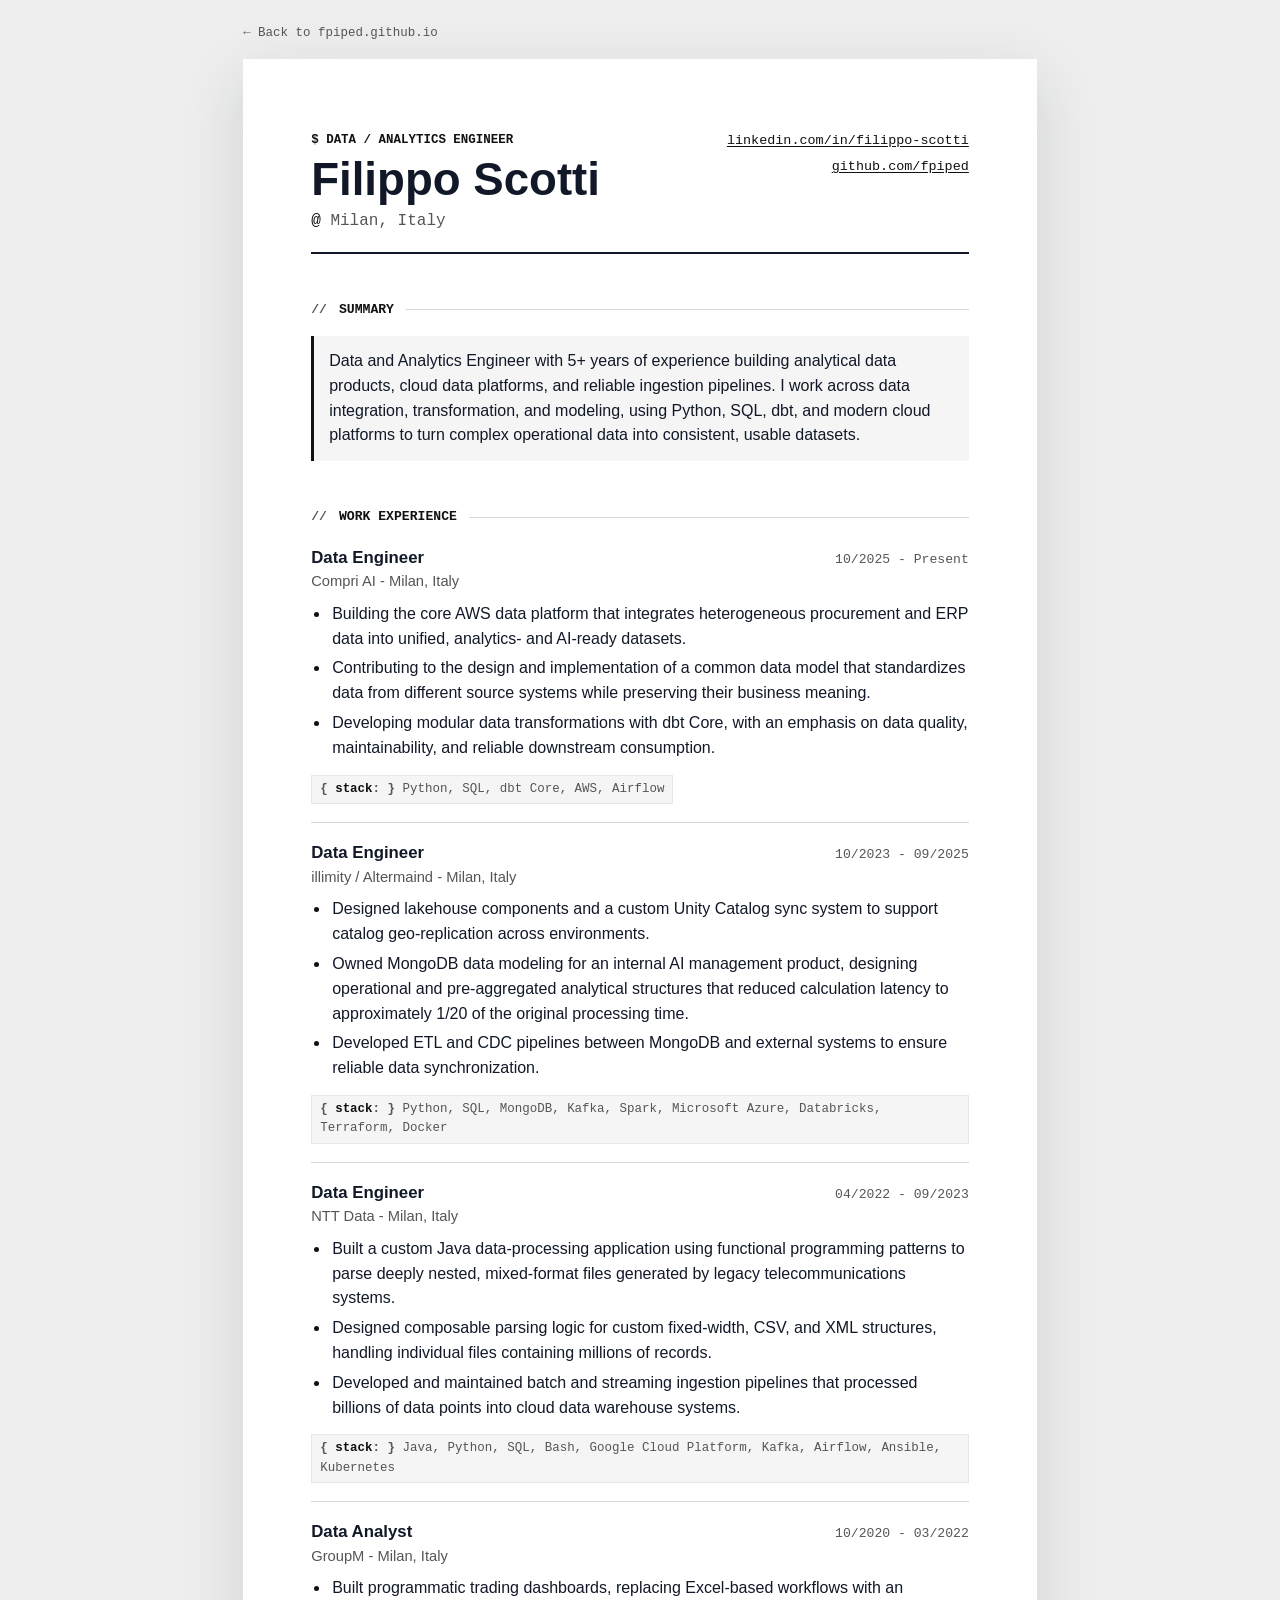
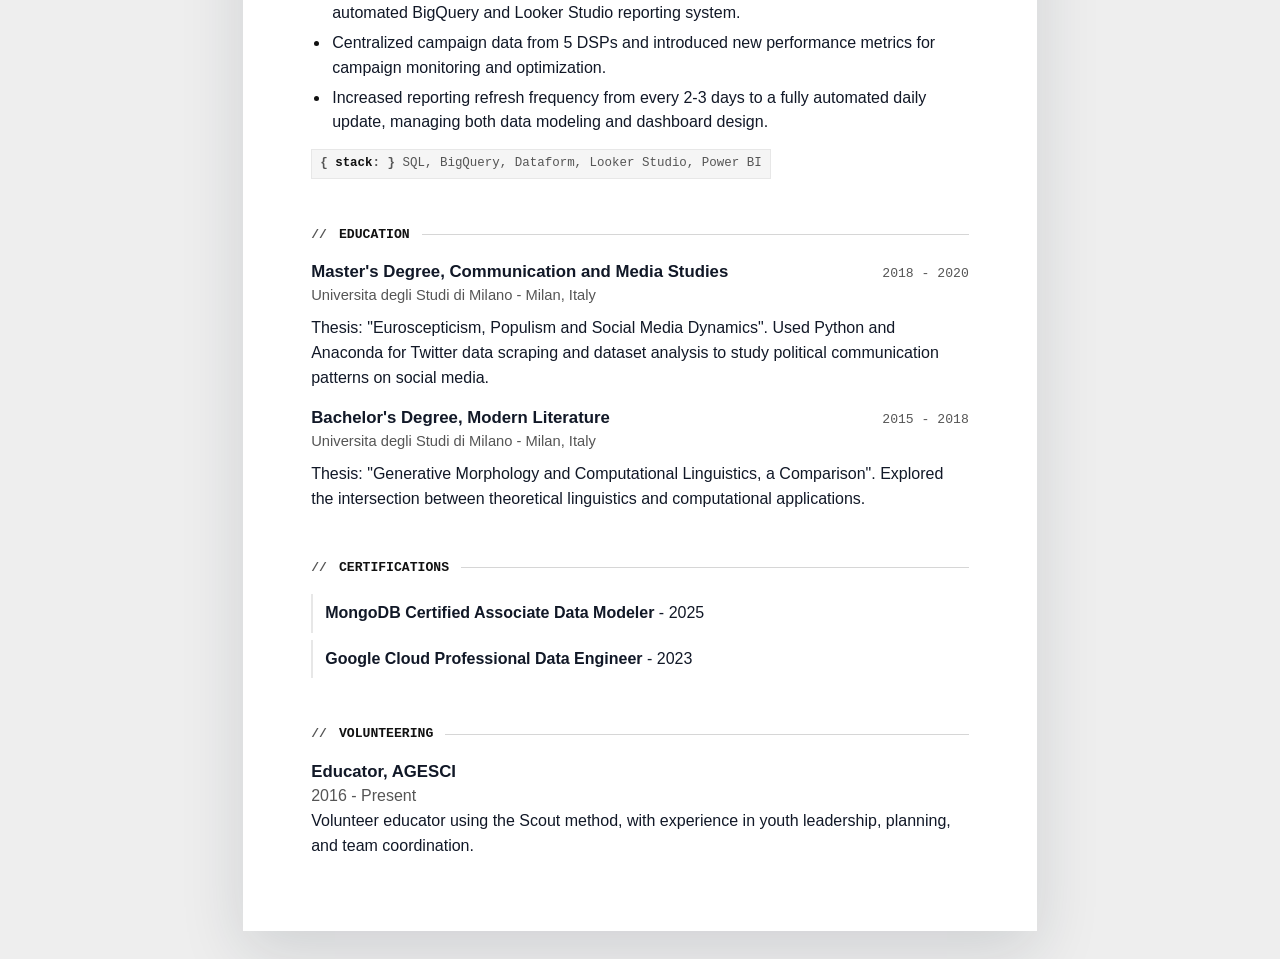
==== cv/index.html @ 20f469b2 "Evolve CV into personal portfolio site" ====
<!doctype html>
<html lang="en">
  <head>
    <meta charset="utf-8">
    <meta name="viewport" content="width=device-width, initial-scale=1">
    <title>Filippo Scotti - Data / Analytics Engineer</title>
    <meta
      name="description"
      content="CV of Filippo Scotti, Data / Analytics Engineer based in Italy."
    >
    <link rel="canonical" href="https://fpiped.github.io/cv/">
    <meta property="og:type" content="profile">
    <meta property="og:title" content="Filippo Scotti - Data / Analytics Engineer">
    <meta
      property="og:description"
      content="CV of Filippo Scotti, Data / Analytics Engineer based in Italy."
    >
    <meta property="og:url" content="https://fpiped.github.io/cv/">
    <link rel="stylesheet" href="styles.css">
  </head>
  <body>
    <a class="back-home" href="../">← Back to fpiped.github.io</a>
    <main class="cv">
      <header class="hero">
        <div>
          <p class="eyebrow">Data / Analytics Engineer</p>
          <h1>Filippo Scotti</h1>
          <p class="location">Milan, Italy</p>
        </div>
        <address class="contacts" aria-label="Contact details">
          <!-- PDF_CONTACT_DETAILS -->
          <a href="https://www.linkedin.com/in/filippo-scotti" aria-label="LinkedIn profile">linkedin.com/in/filippo-scotti</a>
          <a href="https://github.com/fpiped" aria-label="GitHub profile">github.com/fpiped</a>
        </address>
      </header>

      <section class="section" aria-labelledby="about">
        <h2 id="about">Summary</h2>
        <p class="summary">
          Data and Analytics Engineer with 5+ years of experience building
          analytical data products, cloud data platforms, and reliable
          ingestion pipelines. I work across data integration, transformation,
          and modeling, using Python, SQL, dbt, and modern cloud platforms to
          turn complex operational data into consistent, usable datasets.
        </p>
      </section>

      <section class="section" aria-labelledby="experience">
        <h2 id="experience">Work Experience</h2>

        <article class="role">
          <header class="role-header">
            <div>
              <h3>Data Engineer</h3>
              <p>Compri AI - Milan, Italy</p>
            </div>
            <time>10/2025 - Present</time>
          </header>
          <ul>
            <li>Building the core AWS data platform that integrates heterogeneous procurement and ERP data into unified, analytics- and AI-ready datasets.</li>
            <li>Contributing to the design and implementation of a common data model that standardizes data from different source systems while preserving their business meaning.</li>
            <li>Developing modular data transformations with dbt Core, with an emphasis on data quality, maintainability, and reliable downstream consumption.</li>
          </ul>
          <p class="stack"><strong>stack</strong> Python, SQL, dbt Core, AWS, Airflow</p>
        </article>

        <article class="role">
          <header class="role-header">
            <div>
              <h3>Data Engineer</h3>
              <p>illimity / Altermaind - Milan, Italy</p>
            </div>
            <time>10/2023 - 09/2025</time>
          </header>
          <ul>
            <li>Designed lakehouse components and a custom Unity Catalog sync system to support catalog geo-replication across environments.</li>
            <li>Owned MongoDB data modeling for an internal AI management product, designing operational and pre-aggregated analytical structures that reduced calculation latency to approximately 1/20 of the original processing time.</li>
            <li>Developed ETL and CDC pipelines between MongoDB and external systems to ensure reliable data synchronization.</li>
          </ul>
          <p class="stack"><strong>stack</strong> Python, SQL, MongoDB, Kafka, Spark, Microsoft Azure, Databricks, Terraform, Docker</p>
        </article>

        <article class="role">
          <header class="role-header">
            <div>
              <h3>Data Engineer</h3>
              <p>NTT Data - Milan, Italy</p>
            </div>
            <time>04/2022 - 09/2023</time>
          </header>
          <ul>
            <li>Built a custom Java data-processing application using functional programming patterns to parse deeply nested, mixed-format files generated by legacy telecommunications systems.</li>
            <li>Designed composable parsing logic for custom fixed-width, CSV, and XML structures, handling individual files containing millions of records.</li>
            <li>Developed and maintained batch and streaming ingestion pipelines that processed billions of data points into cloud data warehouse systems.</li>
          </ul>
          <p class="stack"><strong>stack</strong> Java, Python, SQL, Bash, Google Cloud Platform, Kafka, Airflow, Ansible, Kubernetes</p>
        </article>

        <article class="role print-page-start">
          <header class="role-header">
            <div>
              <h3>Data Analyst</h3>
              <p>GroupM - Milan, Italy</p>
            </div>
            <time>10/2020 - 03/2022</time>
          </header>
          <ul>
            <li>Built programmatic trading dashboards, replacing Excel-based workflows with an automated BigQuery and Looker Studio reporting system.</li>
            <li>Centralized campaign data from 5 DSPs and introduced new performance metrics for campaign monitoring and optimization.</li>
            <li>Increased reporting refresh frequency from every 2-3 days to a fully automated daily update, managing both data modeling and dashboard design.</li>
          </ul>
          <p class="stack"><strong>stack</strong> SQL, BigQuery, Dataform, Looker Studio, Power BI</p>
        </article>
      </section>

      <section class="section" aria-labelledby="education">
        <h2 id="education">Education</h2>
        <article class="minor-entry">
          <header class="role-header">
            <div>
              <h3>Master's Degree, Communication and Media Studies</h3>
              <p>Universita degli Studi di Milano - Milan, Italy</p>
            </div>
            <time>2018 - 2020</time>
          </header>
          <p>
            Thesis: "Euroscepticism, Populism and Social Media Dynamics".
            Used Python and Anaconda for Twitter data scraping and dataset
            analysis to study political communication patterns on social media.
          </p>
        </article>
        <article class="minor-entry">
          <header class="role-header">
            <div>
              <h3>Bachelor's Degree, Modern Literature</h3>
              <p>Universita degli Studi di Milano - Milan, Italy</p>
            </div>
            <time>2015 - 2018</time>
          </header>
          <p>
            Thesis: "Generative Morphology and Computational Linguistics, a
            Comparison". Explored the intersection between theoretical
            linguistics and computational applications.
          </p>
        </article>
      </section>

      <div class="two-column">
        <section class="section" aria-labelledby="certifications">
          <h2 id="certifications">Certifications</h2>
          <ul class="compact-list">
            <li><strong>MongoDB Certified Associate Data Modeler</strong> - 2025</li>
            <li><strong>Google Cloud Professional Data Engineer</strong> - 2023</li>
          </ul>
        </section>

        <section class="section" aria-labelledby="volunteering">
          <h2 id="volunteering">Volunteering</h2>
          <article class="minor-entry">
            <h3>Educator, AGESCI</h3>
            <p class="date">2016 - Present</p>
            <p>
              Volunteer educator using the Scout method, with experience in
              youth leadership, planning, and team coordination.
            </p>
          </article>
        </section>
      </div>
    </main>
  </body>
</html>
---- cv/styles.css ----
:root {
  --ink: #111827;
  --muted: #555555;
  --soft: #f5f5f5;
  --line: #d6d6d6;
  --accent: #111111;
  --accent-soft: #e7e7e7;
  --paper: #ffffff;
  --screen: #eeeeee;
  --mono: "SFMono-Regular", "Cascadia Code", "Roboto Mono", Consolas, "Liberation Mono", Menlo, monospace;
  --sans: Arial, Helvetica, sans-serif;
}

* {
  box-sizing: border-box;
}

html {
  background: var(--screen);
  color: var(--ink);
  font-family: var(--sans);
  font-size: 16px;
  line-height: 1.55;
}

body {
  margin: 0;
}

.back-home {
  display: block;
  width: min(100%, 210mm);
  margin: 24px auto -12px;
  color: var(--muted);
  font-family: var(--mono);
  font-size: 0.78rem;
  text-decoration: none;
}

a {
  color: var(--accent);
  text-decoration-color: var(--accent);
  text-underline-offset: 0.18em;
}

.cv {
  width: min(100%, 210mm);
  min-height: 297mm;
  margin: 28px auto;
  padding: 19mm 18mm;
  background: var(--paper);
  box-shadow: 0 20px 60px rgb(23 32 51 / 14%);
}

.hero {
  display: flex;
  align-items: flex-start;
  justify-content: space-between;
  gap: 24px;
  padding-bottom: 18px;
  border-bottom: 2px solid var(--ink);
}

.eyebrow {
  margin: 0 0 6px;
  color: var(--accent);
  font-family: var(--mono);
  font-size: 0.78rem;
  font-weight: 700;
  letter-spacing: 0;
  text-transform: uppercase;
}

.eyebrow::before {
  content: "$ ";
}

h1,
h2,
h3,
p {
  margin-top: 0;
}

h1 {
  margin-bottom: 5px;
  font-size: 2.85rem;
  font-weight: 800;
  line-height: 1.04;
  letter-spacing: 0;
}

.location,
.contacts,
.role-header p,
.date,
time {
  color: var(--muted);
}

.location {
  margin-bottom: 0;
  font-family: var(--mono);
  font-size: 1rem;
}

.location::before {
  content: "@ ";
  color: var(--accent);
}

.contacts {
  display: flex;
  flex-direction: column;
  gap: 5px;
  min-width: 190px;
  font-style: normal;
  font-family: var(--mono);
  font-size: 0.84rem;
  text-align: right;
}

.pdf-contact {
  display: none;
}

.section {
  margin-top: 46px;
}

h2 {
  display: flex;
  align-items: center;
  gap: 12px;
  margin-bottom: 16px;
  color: var(--accent);
  font-family: var(--mono);
  font-size: 0.82rem;
  font-weight: 700;
  letter-spacing: 0;
  text-transform: uppercase;
}

h2::before {
  content: "//";
  color: var(--muted);
  font-weight: 600;
}

h2::after {
  content: "";
  height: 1px;
  flex: 1;
  background: var(--line);
}

.section > p {
  margin-bottom: 0;
}

.summary {
  padding: 13px 15px;
  border-left: 3px solid var(--accent);
  background: var(--soft);
}

.role {
  break-inside: avoid;
  margin-top: 19px;
  padding-bottom: 18px;
  border-bottom: 1px solid var(--line);
}

.role:last-child {
  padding-bottom: 0;
  border-bottom: 0;
}

.role-header {
  display: flex;
  align-items: baseline;
  justify-content: space-between;
  gap: 24px;
  margin-bottom: 9px;
}

h3 {
  margin-bottom: 2px;
  font-size: 1.05rem;
  font-weight: 800;
  line-height: 1.28;
}

.role-header p,
.role-header time {
  margin-bottom: 0;
  font-size: 0.92rem;
}

.role-header time {
  flex: 0 0 auto;
  font-family: var(--mono);
  font-size: 0.82rem;
}

ul {
  margin: 0;
  padding-left: 19px;
}

li {
  margin-bottom: 5px;
  padding-left: 2px;
}

li::marker {
  color: var(--accent);
}

.stack {
  display: inline-block;
  margin: 9px 0 0;
  padding: 4px 8px;
  color: var(--muted);
  border: 1px solid var(--accent-soft);
  background: var(--soft);
  font-family: var(--mono);
  font-size: 0.78rem;
}

.stack strong {
  color: var(--accent);
  font-weight: 700;
}

.stack strong::before {
  content: "{ ";
  color: var(--muted);
}

.stack strong::after {
  content: ": }";
  color: var(--muted);
}

.two-column {
  display: block;
  break-inside: avoid;
}

.compact-list {
  list-style: none;
  padding-left: 0;
}

.compact-list li {
  margin-bottom: 7px;
  padding: 7px 0 7px 12px;
  border-left: 2px solid var(--accent-soft);
}

.minor-entry {
  break-inside: avoid;
  margin-top: 16px;
}

.minor-entry p {
  margin-bottom: 0;
}

@media screen and (max-width: 760px) {
  .cv {
    min-height: auto;
    margin: 0;
    padding: 28px 20px;
    box-shadow: none;
  }

  .hero,
  .role-header,
  .two-column {
    display: block;
  }

  .contacts {
    margin-top: 14px;
    text-align: left;
  }

  h1 {
    font-size: 2.05rem;
  }

  .role-header time {
    display: block;
    margin-top: 2px;
  }
}

@page {
  size: A4;
  margin: 11mm 14mm;
}

@media print {
  /* ATS parsing: CSS ::before content becomes real text in the PDF layer, so a
     parser reads "// WORK EXPERIENCE" rather than "WORK EXPERIENCE" and can fail
     to recognise the section. The screen version keeps the styling; the PDF that
     gets uploaded does not. Verified with pypdf against output/. */
  .eyebrow::before,
  .location::before,
  h2::before,
  .stack strong::before,
  .stack strong::after {
    content: none;
  }

  /* The printed URLs are long; keep them off the name's line. */
  .hero h1 {
    white-space: nowrap;
  }

  .contacts {
    font-size: 8.6pt;
    word-break: break-all;
  }

  .pdf-contact {
    display: block;
  }

  .back-home {
    display: none;
  }

  html {
    background: #ffffff;
    font-size: 9.8pt;
    line-height: 1.42;
  }

  body {
    margin: 0;
  }

  .cv {
    width: auto;
    min-height: 0;
    margin: 0;
    padding: 0;
    background: #ffffff;
    box-shadow: none;
  }

  .hero {
    padding-bottom: 11px;
  }

  .section {
    margin-top: 26px;
  }

  .role {
    break-inside: auto;
    margin-top: 11px;
    padding-bottom: 9px;
  }

  .print-page-start {
    break-before: page;
  }

  .role-header {
    break-after: avoid;
  }

  li,
  .stack,
  .minor-entry {
    break-inside: avoid;
  }

  h1 {
    font-size: 27pt;
  }

  h2 {
    margin-bottom: 11px;
    font-size: 8.8pt;
  }

  h3 {
    font-size: 10.8pt;
  }

  li {
    margin-bottom: 2px;
  }

  .stack {
    margin-top: 4px;
    font-size: 8.5pt;
  }
}
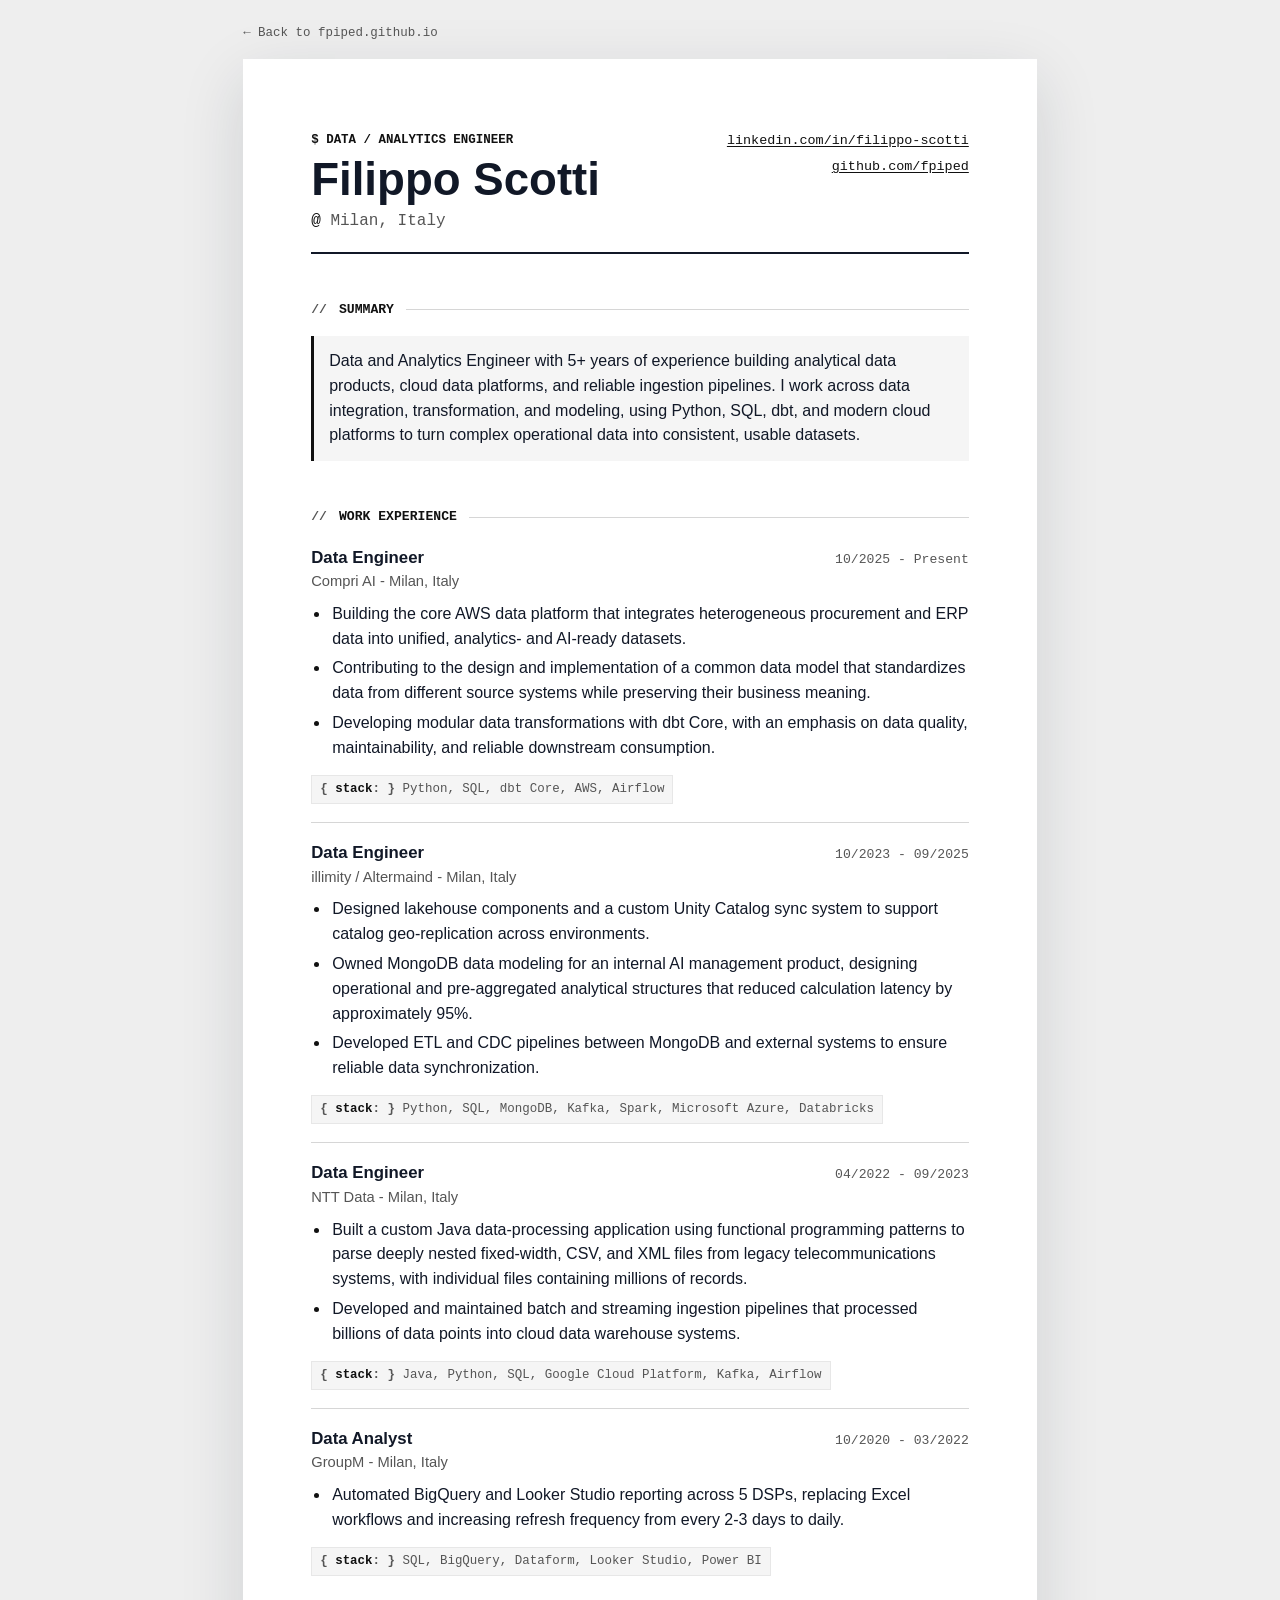
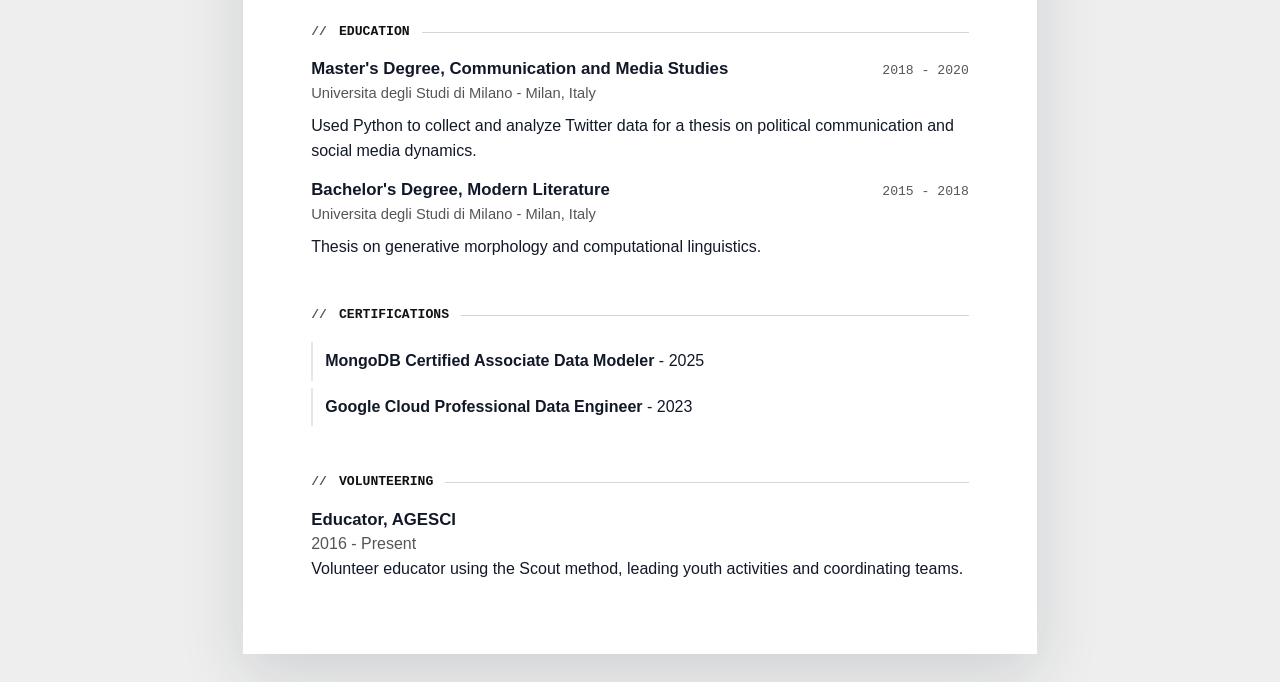
==== commit 1f671ea4: "Tighten CV experience and supporting details" ====
--- a/cv/index.html
+++ b/cv/index.html
@@ -74,10 +74,10 @@
           </header>
           <ul>
             <li>Designed lakehouse components and a custom Unity Catalog sync system to support catalog geo-replication across environments.</li>
-            <li>Owned MongoDB data modeling for an internal AI management product, designing operational and pre-aggregated analytical structures that reduced calculation latency to approximately 1/20 of the original processing time.</li>
+            <li>Owned MongoDB data modeling for an internal AI management product, designing operational and pre-aggregated analytical structures that reduced calculation latency by approximately 95%.</li>
             <li>Developed ETL and CDC pipelines between MongoDB and external systems to ensure reliable data synchronization.</li>
           </ul>
-          <p class="stack"><strong>stack</strong> Python, SQL, MongoDB, Kafka, Spark, Microsoft Azure, Databricks, Terraform, Docker</p>
+          <p class="stack"><strong>stack</strong> Python, SQL, MongoDB, Kafka, Spark, Microsoft Azure, Databricks</p>
         </article>
 
         <article class="role">
@@ -89,11 +89,10 @@
             <time>04/2022 - 09/2023</time>
           </header>
           <ul>
-            <li>Built a custom Java data-processing application using functional programming patterns to parse deeply nested, mixed-format files generated by legacy telecommunications systems.</li>
-            <li>Designed composable parsing logic for custom fixed-width, CSV, and XML structures, handling individual files containing millions of records.</li>
+            <li>Built a custom Java data-processing application using functional programming patterns to parse deeply nested fixed-width, CSV, and XML files from legacy telecommunications systems, with individual files containing millions of records.</li>
             <li>Developed and maintained batch and streaming ingestion pipelines that processed billions of data points into cloud data warehouse systems.</li>
           </ul>
-          <p class="stack"><strong>stack</strong> Java, Python, SQL, Bash, Google Cloud Platform, Kafka, Airflow, Ansible, Kubernetes</p>
+          <p class="stack"><strong>stack</strong> Java, Python, SQL, Google Cloud Platform, Kafka, Airflow</p>
         </article>
 
         <article class="role print-page-start">
@@ -105,9 +104,7 @@
             <time>10/2020 - 03/2022</time>
           </header>
           <ul>
-            <li>Built programmatic trading dashboards, replacing Excel-based workflows with an automated BigQuery and Looker Studio reporting system.</li>
-            <li>Centralized campaign data from 5 DSPs and introduced new performance metrics for campaign monitoring and optimization.</li>
-            <li>Increased reporting refresh frequency from every 2-3 days to a fully automated daily update, managing both data modeling and dashboard design.</li>
+            <li>Automated BigQuery and Looker Studio reporting across 5 DSPs, replacing Excel workflows and increasing refresh frequency from every 2-3 days to daily.</li>
           </ul>
           <p class="stack"><strong>stack</strong> SQL, BigQuery, Dataform, Looker Studio, Power BI</p>
         </article>
@@ -124,9 +121,8 @@
             <time>2018 - 2020</time>
           </header>
           <p>
-            Thesis: "Euroscepticism, Populism and Social Media Dynamics".
-            Used Python and Anaconda for Twitter data scraping and dataset
-            analysis to study political communication patterns on social media.
+            Used Python to collect and analyze Twitter data for a thesis on
+            political communication and social media dynamics.
           </p>
         </article>
         <article class="minor-entry">
@@ -138,9 +134,7 @@
             <time>2015 - 2018</time>
           </header>
           <p>
-            Thesis: "Generative Morphology and Computational Linguistics, a
-            Comparison". Explored the intersection between theoretical
-            linguistics and computational applications.
+            Thesis on generative morphology and computational linguistics.
           </p>
         </article>
       </section>
@@ -160,8 +154,8 @@
             <h3>Educator, AGESCI</h3>
             <p class="date">2016 - Present</p>
             <p>
-              Volunteer educator using the Scout method, with experience in
-              youth leadership, planning, and team coordination.
+              Volunteer educator using the Scout method, leading youth
+              activities and coordinating teams.
             </p>
           </article>
         </section>
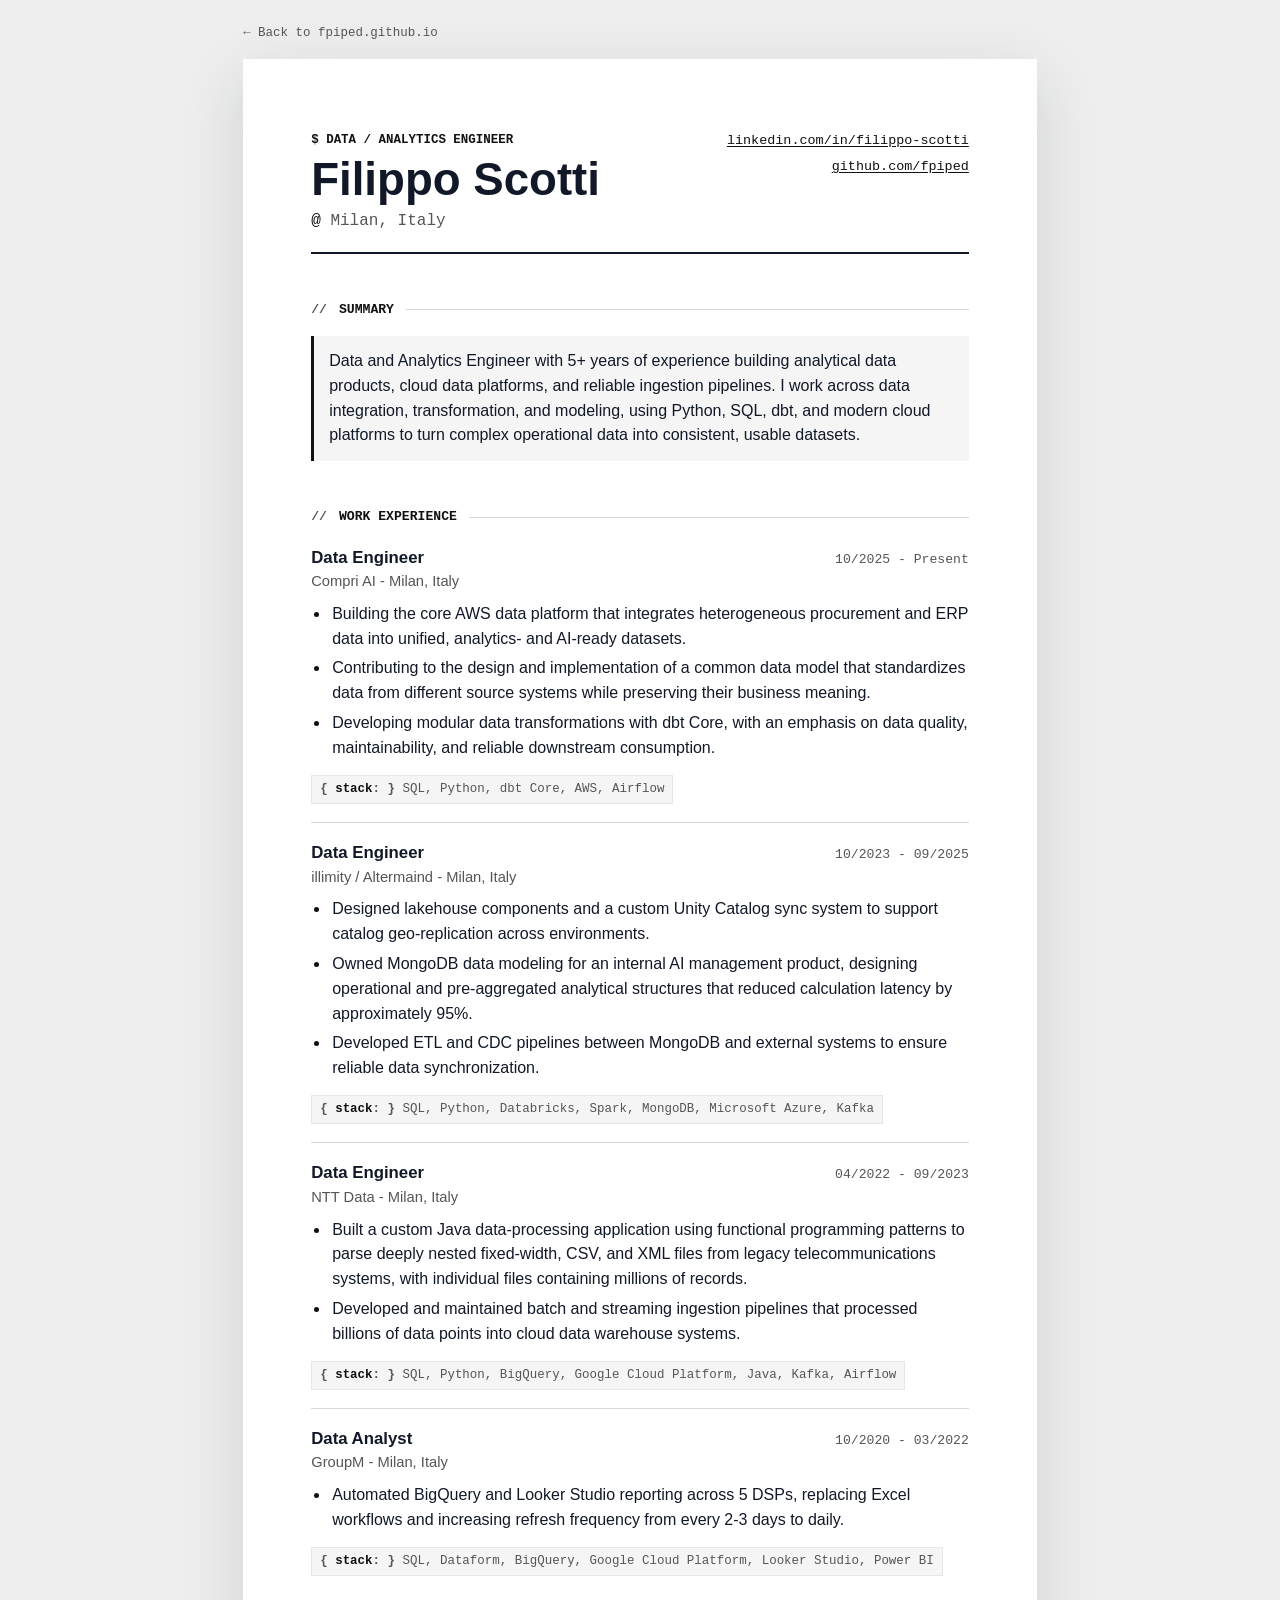
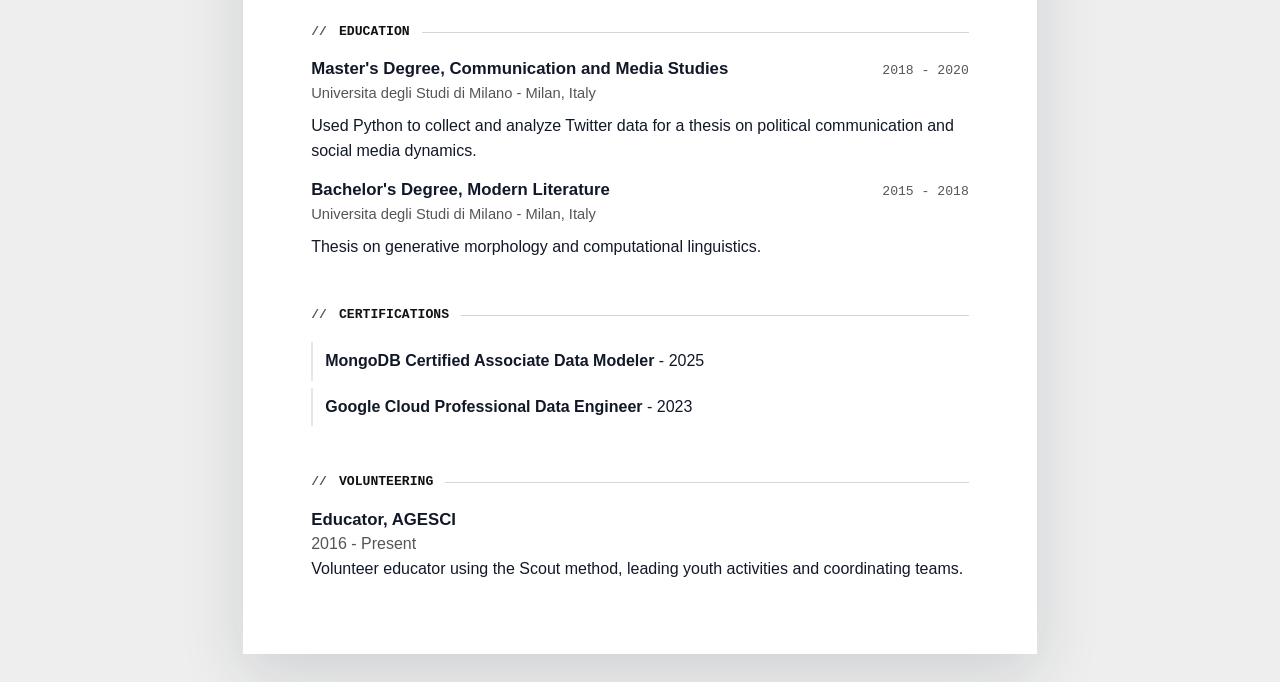
==== commit 1d74269e: "Standardize technology stack positioning" ====
--- a/cv/index.html
+++ b/cv/index.html
@@ -61,7 +61,7 @@
             <li>Contributing to the design and implementation of a common data model that standardizes data from different source systems while preserving their business meaning.</li>
             <li>Developing modular data transformations with dbt Core, with an emphasis on data quality, maintainability, and reliable downstream consumption.</li>
           </ul>
-          <p class="stack"><strong>stack</strong> Python, SQL, dbt Core, AWS, Airflow</p>
+          <p class="stack"><strong>stack</strong> SQL, Python, dbt Core, AWS, Airflow</p>
         </article>
 
         <article class="role">
@@ -77,7 +77,7 @@
             <li>Owned MongoDB data modeling for an internal AI management product, designing operational and pre-aggregated analytical structures that reduced calculation latency by approximately 95%.</li>
             <li>Developed ETL and CDC pipelines between MongoDB and external systems to ensure reliable data synchronization.</li>
           </ul>
-          <p class="stack"><strong>stack</strong> Python, SQL, MongoDB, Kafka, Spark, Microsoft Azure, Databricks</p>
+          <p class="stack"><strong>stack</strong> SQL, Python, Databricks, Spark, MongoDB, Microsoft Azure, Kafka</p>
         </article>
 
         <article class="role">
@@ -92,7 +92,7 @@
             <li>Built a custom Java data-processing application using functional programming patterns to parse deeply nested fixed-width, CSV, and XML files from legacy telecommunications systems, with individual files containing millions of records.</li>
             <li>Developed and maintained batch and streaming ingestion pipelines that processed billions of data points into cloud data warehouse systems.</li>
           </ul>
-          <p class="stack"><strong>stack</strong> Java, Python, SQL, Google Cloud Platform, Kafka, Airflow</p>
+          <p class="stack"><strong>stack</strong> SQL, Python, BigQuery, Google Cloud Platform, Java, Kafka, Airflow</p>
         </article>
 
         <article class="role print-page-start">
@@ -106,7 +106,7 @@
           <ul>
             <li>Automated BigQuery and Looker Studio reporting across 5 DSPs, replacing Excel workflows and increasing refresh frequency from every 2-3 days to daily.</li>
           </ul>
-          <p class="stack"><strong>stack</strong> SQL, BigQuery, Dataform, Looker Studio, Power BI</p>
+          <p class="stack"><strong>stack</strong> SQL, Dataform, BigQuery, Google Cloud Platform, Looker Studio, Power BI</p>
         </article>
       </section>
 
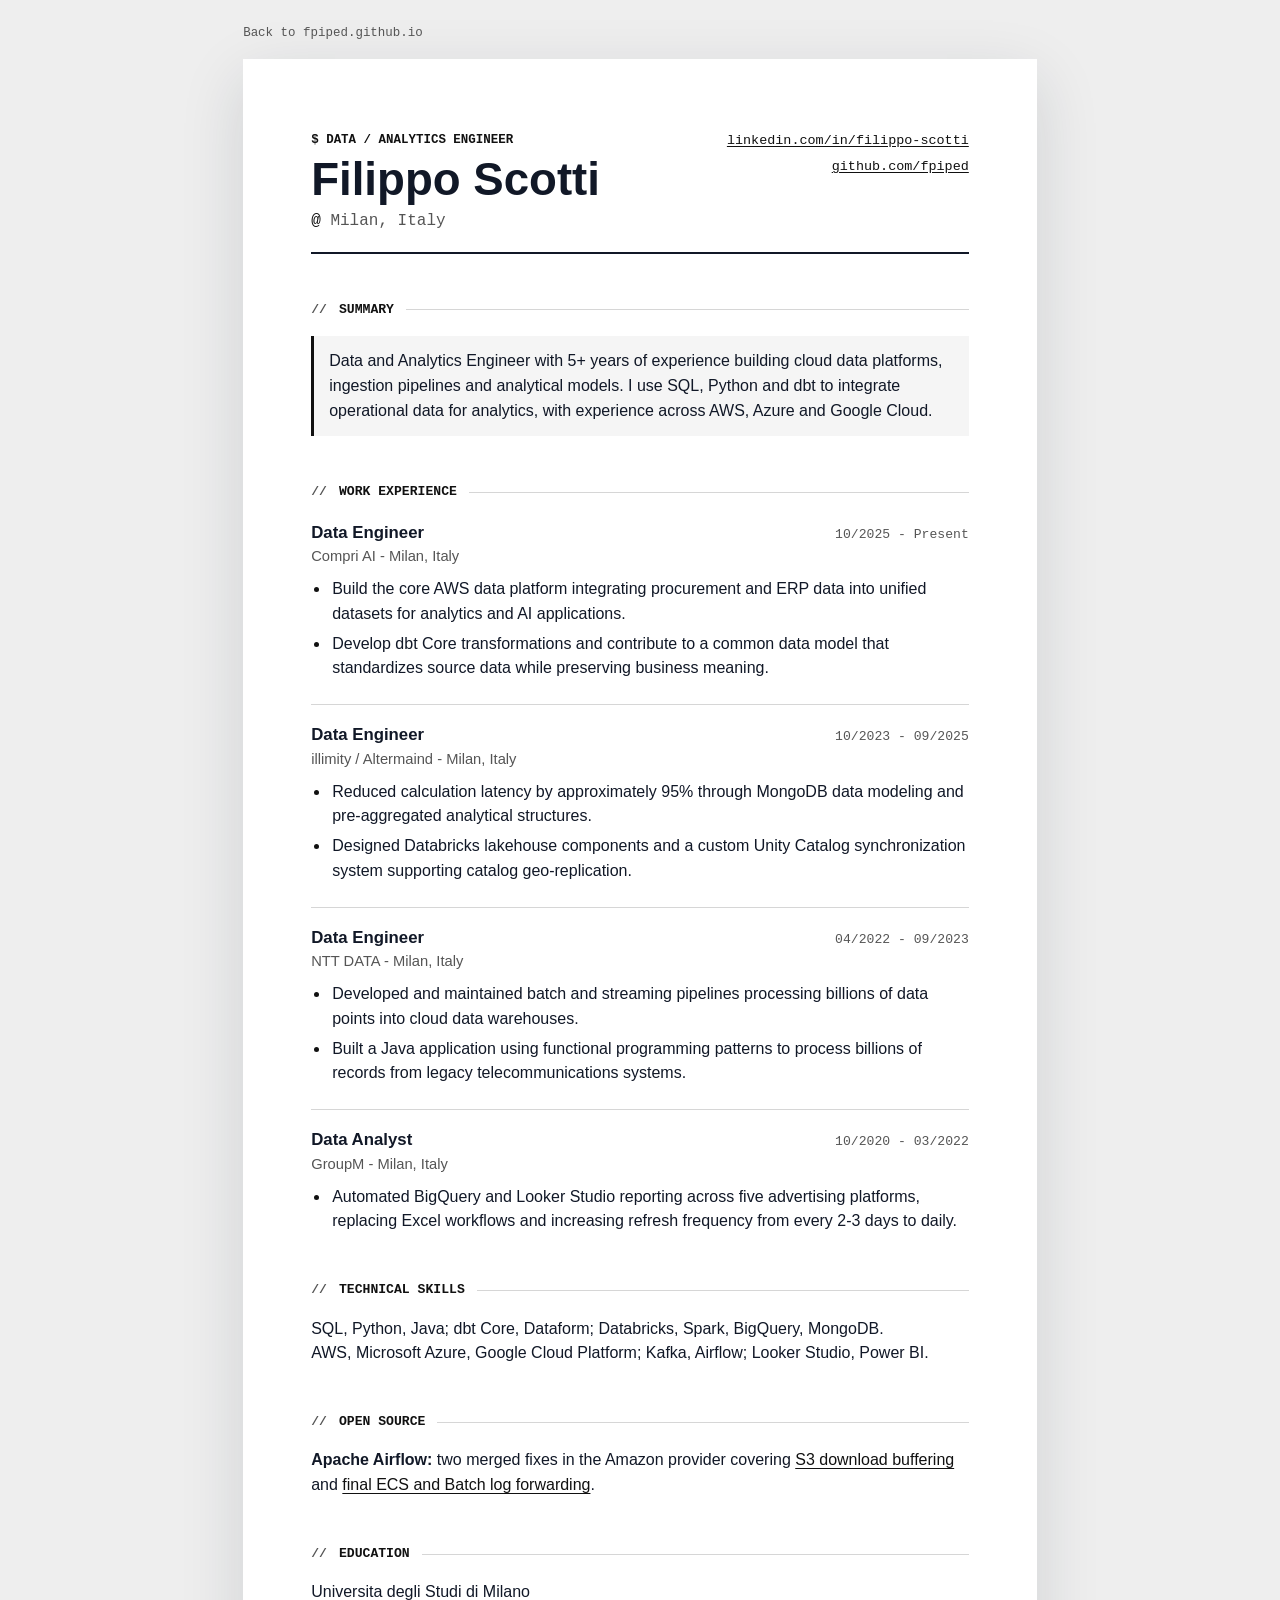
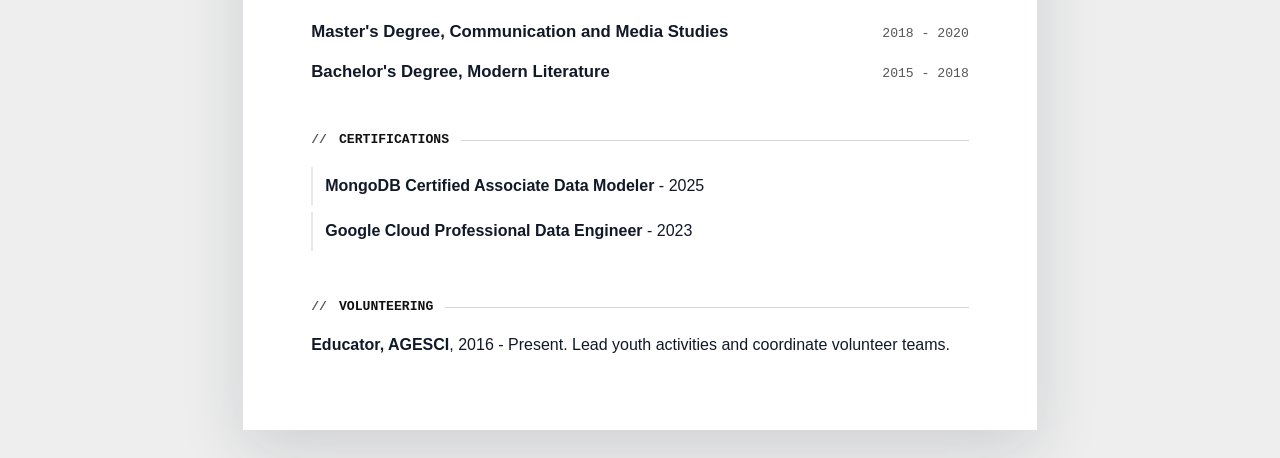
==== commit 3de22708: "Shorten CV to one page and highlight functional programming" ====
--- a/cv/index.html
+++ b/cv/index.html
@@ -19,7 +19,7 @@
     <link rel="stylesheet" href="styles.css">
   </head>
   <body>
-    <a class="back-home" href="../">← Back to fpiped.github.io</a>
+    <a class="back-home" href="../">Back to fpiped.github.io</a>
     <main class="cv">
       <header class="hero">
         <div>
@@ -38,10 +38,9 @@
         <h2 id="about">Summary</h2>
         <p class="summary">
           Data and Analytics Engineer with 5+ years of experience building
-          analytical data products, cloud data platforms, and reliable
-          ingestion pipelines. I work across data integration, transformation,
-          and modeling, using Python, SQL, dbt, and modern cloud platforms to
-          turn complex operational data into consistent, usable datasets.
+          cloud data platforms, ingestion pipelines and analytical models.
+          I use SQL, Python and dbt to integrate operational data for analytics,
+          with experience across AWS, Azure and Google Cloud.
         </p>
       </section>
 
@@ -57,11 +56,9 @@
             <time>10/2025 - Present</time>
           </header>
           <ul>
-            <li>Building the core AWS data platform that integrates heterogeneous procurement and ERP data into unified, analytics- and AI-ready datasets.</li>
-            <li>Contributing to the design and implementation of a common data model that standardizes data from different source systems while preserving their business meaning.</li>
-            <li>Developing modular data transformations with dbt Core, with an emphasis on data quality, maintainability, and reliable downstream consumption.</li>
+            <li>Build the core AWS data platform integrating procurement and ERP data into unified datasets for analytics and AI applications.</li>
+            <li>Develop dbt Core transformations and contribute to a common data model that standardizes source data while preserving business meaning.</li>
           </ul>
-          <p class="stack"><strong>stack</strong> SQL, Python, dbt Core, AWS, Airflow</p>
         </article>
 
         <article class="role">
@@ -73,29 +70,26 @@
             <time>10/2023 - 09/2025</time>
           </header>
           <ul>
-            <li>Designed lakehouse components and a custom Unity Catalog sync system to support catalog geo-replication across environments.</li>
-            <li>Owned MongoDB data modeling for an internal AI management product, designing operational and pre-aggregated analytical structures that reduced calculation latency by approximately 95%.</li>
-            <li>Developed ETL and CDC pipelines between MongoDB and external systems to ensure reliable data synchronization.</li>
+            <li>Reduced calculation latency by approximately 95% through MongoDB data modeling and pre-aggregated analytical structures.</li>
+            <li>Designed Databricks lakehouse components and a custom Unity Catalog synchronization system supporting catalog geo-replication.</li>
           </ul>
-          <p class="stack"><strong>stack</strong> SQL, Python, Databricks, Spark, MongoDB, Microsoft Azure, Kafka</p>
         </article>
 
         <article class="role">
           <header class="role-header">
             <div>
               <h3>Data Engineer</h3>
-              <p>NTT Data - Milan, Italy</p>
+              <p>NTT DATA - Milan, Italy</p>
             </div>
             <time>04/2022 - 09/2023</time>
           </header>
           <ul>
-            <li>Built a custom Java data-processing application using functional programming patterns to parse deeply nested fixed-width, CSV, and XML files from legacy telecommunications systems, with individual files containing millions of records.</li>
-            <li>Developed and maintained batch and streaming ingestion pipelines that processed billions of data points into cloud data warehouse systems.</li>
+            <li>Developed and maintained batch and streaming pipelines processing billions of data points into cloud data warehouses.</li>
+            <li>Built a Java application using functional programming patterns to process billions of records from legacy telecommunications systems.</li>
           </ul>
-          <p class="stack"><strong>stack</strong> SQL, Python, BigQuery, Google Cloud Platform, Java, Kafka, Airflow</p>
         </article>
 
-        <article class="role print-page-start">
+        <article class="role">
           <header class="role-header">
             <div>
               <h3>Data Analyst</h3>
@@ -104,62 +98,53 @@
             <time>10/2020 - 03/2022</time>
           </header>
           <ul>
-            <li>Automated BigQuery and Looker Studio reporting across 5 DSPs, replacing Excel workflows and increasing refresh frequency from every 2-3 days to daily.</li>
+            <li>Automated BigQuery and Looker Studio reporting across five advertising platforms, replacing Excel workflows and increasing refresh frequency from every 2-3 days to daily.</li>
           </ul>
-          <p class="stack"><strong>stack</strong> SQL, Dataform, BigQuery, Google Cloud Platform, Looker Studio, Power BI</p>
         </article>
+      </section>
+
+      <section class="section" aria-labelledby="skills">
+        <h2 id="skills">Technical Skills</h2>
+        <p>SQL, Python, Java; dbt Core, Dataform; Databricks, Spark, BigQuery, MongoDB.<br>
+          AWS, Microsoft Azure, Google Cloud Platform; Kafka, Airflow; Looker Studio, Power BI.</p>
+      </section>
+
+      <section class="section" aria-labelledby="open-source">
+        <h2 id="open-source">Open Source</h2>
+        <p><strong>Apache Airflow:</strong> two merged fixes in the Amazon provider covering
+          <a href="https://github.com/apache/airflow/pull/62078">S3 download buffering</a> and
+          <a href="https://github.com/apache/airflow/pull/73211">final ECS and Batch log forwarding</a>.</p>
       </section>
 
       <section class="section" aria-labelledby="education">
         <h2 id="education">Education</h2>
+        <p>Universita degli Studi di Milano</p>
         <article class="minor-entry">
           <header class="role-header">
-            <div>
-              <h3>Master's Degree, Communication and Media Studies</h3>
-              <p>Universita degli Studi di Milano - Milan, Italy</p>
-            </div>
+            <h3>Master's Degree, Communication and Media Studies</h3>
             <time>2018 - 2020</time>
           </header>
-          <p>
-            Used Python to collect and analyze Twitter data for a thesis on
-            political communication and social media dynamics.
-          </p>
         </article>
         <article class="minor-entry">
           <header class="role-header">
-            <div>
-              <h3>Bachelor's Degree, Modern Literature</h3>
-              <p>Universita degli Studi di Milano - Milan, Italy</p>
-            </div>
+            <h3>Bachelor's Degree, Modern Literature</h3>
             <time>2015 - 2018</time>
           </header>
-          <p>
-            Thesis on generative morphology and computational linguistics.
-          </p>
         </article>
       </section>
 
-      <div class="two-column">
-        <section class="section" aria-labelledby="certifications">
-          <h2 id="certifications">Certifications</h2>
-          <ul class="compact-list">
-            <li><strong>MongoDB Certified Associate Data Modeler</strong> - 2025</li>
-            <li><strong>Google Cloud Professional Data Engineer</strong> - 2023</li>
-          </ul>
-        </section>
+      <section class="section" aria-labelledby="certifications">
+        <h2 id="certifications">Certifications</h2>
+        <ul class="compact-list">
+          <li><strong>MongoDB Certified Associate Data Modeler</strong> - 2025</li>
+          <li><strong>Google Cloud Professional Data Engineer</strong> - 2023</li>
+        </ul>
+      </section>
 
-        <section class="section" aria-labelledby="volunteering">
-          <h2 id="volunteering">Volunteering</h2>
-          <article class="minor-entry">
-            <h3>Educator, AGESCI</h3>
-            <p class="date">2016 - Present</p>
-            <p>
-              Volunteer educator using the Scout method, leading youth
-              activities and coordinating teams.
-            </p>
-          </article>
-        </section>
-      </div>
+      <section class="section" aria-labelledby="volunteering">
+        <h2 id="volunteering">Volunteering</h2>
+        <p><strong>Educator, AGESCI</strong>, 2016 - Present. Lead youth activities and coordinate volunteer teams.</p>
+      </section>
     </main>
   </body>
 </html>
--- a/cv/styles.css
+++ b/cv/styles.css
@@ -217,37 +217,6 @@
   color: var(--accent);
 }
 
-.stack {
-  display: inline-block;
-  margin: 9px 0 0;
-  padding: 4px 8px;
-  color: var(--muted);
-  border: 1px solid var(--accent-soft);
-  background: var(--soft);
-  font-family: var(--mono);
-  font-size: 0.78rem;
-}
-
-.stack strong {
-  color: var(--accent);
-  font-weight: 700;
-}
-
-.stack strong::before {
-  content: "{ ";
-  color: var(--muted);
-}
-
-.stack strong::after {
-  content: ": }";
-  color: var(--muted);
-}
-
-.two-column {
-  display: block;
-  break-inside: avoid;
-}
-
 .compact-list {
   list-style: none;
   padding-left: 0;
@@ -277,8 +246,7 @@
   }
 
   .hero,
-  .role-header,
-  .two-column {
+  .role-header {
     display: block;
   }
 
@@ -303,15 +271,10 @@
 }
 
 @media print {
-  /* ATS parsing: CSS ::before content becomes real text in the PDF layer, so a
-     parser reads "// WORK EXPERIENCE" rather than "WORK EXPERIENCE" and can fail
-     to recognise the section. The screen version keeps the styling; the PDF that
-     gets uploaded does not. Verified with pypdf against output/. */
+  /* Generated labels enter the PDF text layer and can obscure section names. */
   .eyebrow::before,
   .location::before,
-  h2::before,
-  .stack strong::before,
-  .stack strong::after {
+  h2::before {
     content: none;
   }
 
@@ -335,8 +298,8 @@
 
   html {
     background: #ffffff;
-    font-size: 9.8pt;
-    line-height: 1.42;
+    font-size: 10pt;
+    line-height: 1.3;
   }
 
   body {
@@ -353,21 +316,17 @@
   }
 
   .hero {
-    padding-bottom: 11px;
+    padding-bottom: 8px;
   }
 
   .section {
-    margin-top: 26px;
+    margin-top: 8px;
   }
 
   .role {
-    break-inside: auto;
-    margin-top: 11px;
-    padding-bottom: 9px;
-  }
-
-  .print-page-start {
-    break-before: page;
+    break-inside: avoid;
+    margin-top: 6px;
+    padding-bottom: 4px;
   }
 
   .role-header {
@@ -375,17 +334,17 @@
   }
 
   li,
-  .stack,
   .minor-entry {
     break-inside: avoid;
   }
 
   h1 {
-    font-size: 27pt;
+    font-size: 24pt;
   }
 
   h2 {
-    margin-bottom: 11px;
+    break-after: avoid;
+    margin-bottom: 6px;
     font-size: 8.8pt;
   }
 
@@ -397,8 +356,23 @@
     margin-bottom: 2px;
   }
 
-  .stack {
-    margin-top: 4px;
-    font-size: 8.5pt;
-  }
-}
+  .summary {
+    padding: 0;
+    border: 0;
+    background: none;
+  }
+
+  .minor-entry {
+    margin-top: 5px;
+  }
+
+  .minor-entry .role-header {
+    margin-bottom: 0;
+  }
+
+  .compact-list li {
+    margin-bottom: 2px;
+    padding: 0;
+    border: 0;
+  }
+}
